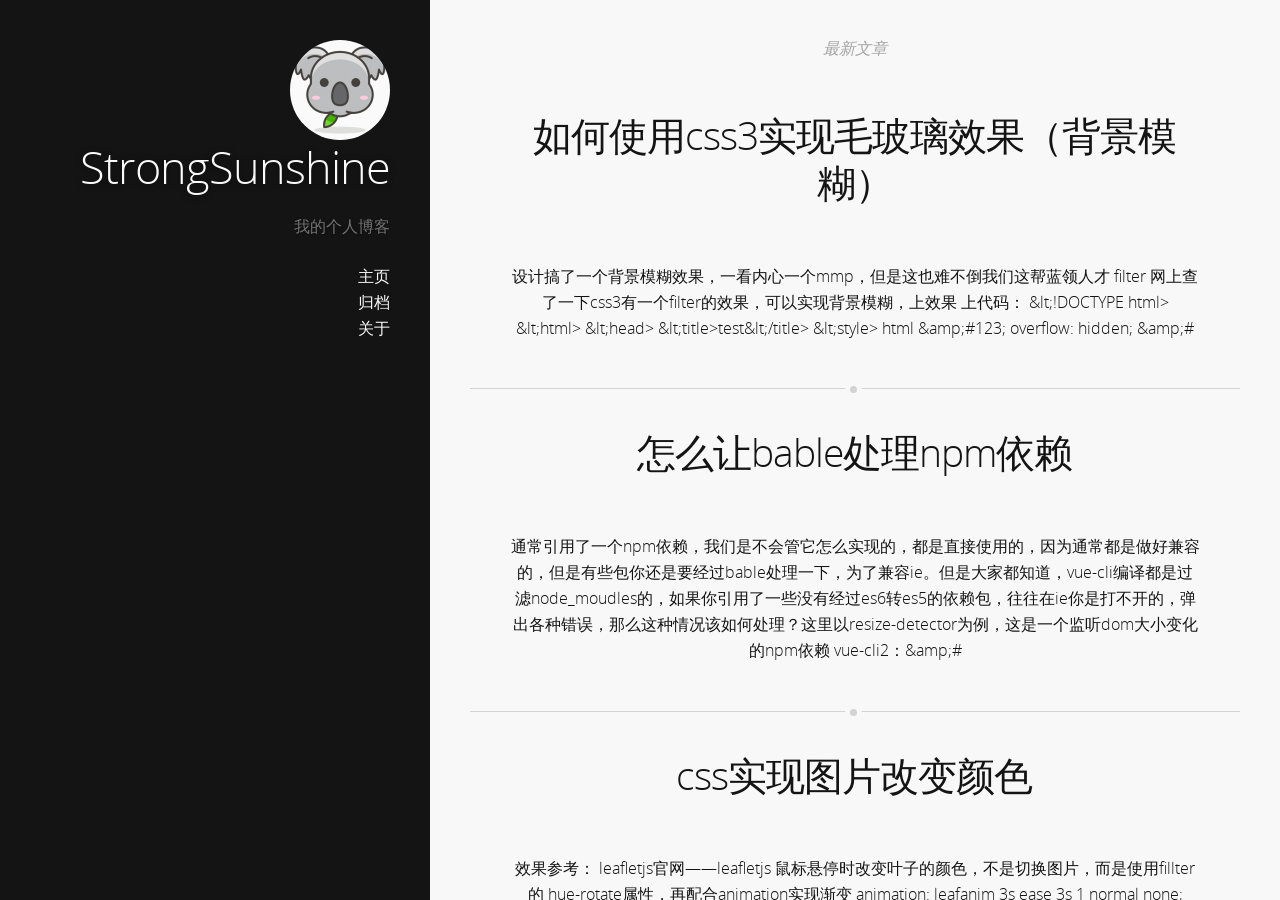
==== index.html @ f0f160dd "Site updated: 2021-05-21 14:50:48" ====
<!DOCTYPE html><html lang="zn-ch"><head><meta charset="UTF-8"><meta http-equiv="X-UA-Compatible" content="IE=edge,chrome=1"><title>StrongSunshine</title><meta name="description"><meta name="generator" content="StrongSunshine"><meta name="author" content="StrongSunshine"><meta name="keywords" content="js, css, html"><meta name="HandheldFriendly" content="True"><meta name="MobileOptimized" content="320"><meta name="viewport" content="width=device-width,initial-scale=1.0,maximum-scale=1,user-scalable=0"><link rel="stylesheet" type="text/css" href="/styles/screen.css"><link rel="icon" type="image/png" sizes="16x16" href="/images/favicon-16x16.png"><link rel="icon" type="image/png" sizes="32x32" href="/images/favicon-32x32.png"><link rel="icon" type="image/png" sizes="96x96" href="/images/favicon-96x96.png"><link rel="icon" type="image/png" sizes="128x128" href="/images/favicon-128.png"><link rel="icon" type="image/png" sizes="196x196" href="/images/favicon-196x196.png"><link rel="stylesheet" href="/css/prism.css" type="text/css"></head><body itemscope itemtype="https://schema.org/WebPage"><header itemscope itemtype="https://schema.org/WPHeader"><div class="logo"></div><h1><a href="/" alt="StrongSunshine" title="StrongSunshine" itemprop="headline">StrongSunshine</a></h1><p itemprop="description">我的个人博客</p><nav itemscope itemtype="https://schema.org/SiteNavigationElement"><ul><li itemprop="name"><a href="/ " alt="主页" title="主页" itemprop="url">主页</a></li><li itemprop="name"><a href="/articles" alt="归档" title="归档" itemprop="url">归档</a></li><li itemprop="name"><a href="/author" alt="关于" title="关于" itemprop="url">关于</a></li></ul></nav><div class="space"></div></header><main itemscope itemtype="https://schema.org/Blog"><h4 class="page-title">最新文章</h4><a href="/2021/05/21/如何使用css3实现毛玻璃效果（背景模糊）/" class="article"><article itemscope itemprop="blogPost" itemtype="https://schema.org/BlogPosting" class="item"><h2 itemprop="headline">如何使用css3实现毛玻璃效果（背景模糊）</h2><span class="post-meta"></span><p itemprop="text" class="post-excerpt">设计搞了一个背景模糊效果，一看内心一个mmp，但是这也难不倒我们这帮蓝领人才
filter
网上查了一下css3有一个filter的效果，可以实现背景模糊，上效果



上代码：

&amp;lt;!DOCTYPE html&gt;
&amp;lt;html&gt;

&amp;lt;head&gt;
  &amp;lt;title&gt;test&amp;lt;/title&gt;
  &amp;lt;style&gt;
  html &amp;amp;#123;
    overflow: hidden;
  &amp;amp;#</p></article></a><a href="/2020/04/10/如何让bable处理npm依赖/" class="article"><article itemscope itemprop="blogPost" itemtype="https://schema.org/BlogPosting" class="item"><h2 itemprop="headline">怎么让bable处理npm依赖</h2><span class="post-meta"></span><p itemprop="text" class="post-excerpt">通常引用了一个npm依赖，我们是不会管它怎么实现的，都是直接使用的，因为通常都是做好兼容的，但是有些包你还是要经过bable处理一下，为了兼容ie。但是大家都知道，vue-cli编译都是过滤node_moudles的，如果你引用了一些没有经过es6转es5的依赖包，往往在ie你是打不开的，弹出各种错误，那么这种情况该如何处理？这里以resize-detector为例，这是一个监听dom大小变化的npm依赖
vue-cli2：&amp;amp;#</p></article></a><a href="/2019/11/25/css实现图片改变颜色/" class="article"><article itemscope itemprop="blogPost" itemtype="https://schema.org/BlogPosting" class="item"><h2 itemprop="headline">css实现图片改变颜色</h2><span class="post-meta"></span><p itemprop="text" class="post-excerpt">效果参考：
leafletjs官网——leafletjs
​    鼠标悬停时改变叶子的颜色，不是切换图片，而是使用fillter的 hue-rotate属性，再配合animation实现渐变
animation: leafanim 3s ease 3s 1 normal none;
@keyframes leafanim &amp;amp;#123;
    50% &amp;amp;#123;
    -webkit-filter: hue-rot</p></article></a><a href="/2019/11/25/hello-world/" class="article"><article itemscope itemprop="blogPost" itemtype="https://schema.org/BlogPosting" class="item"><h2 itemprop="headline">Hello World</h2><span class="post-meta"></span><p itemprop="text" class="post-excerpt">蛤蛤蛤，咸鱼永不翻身</p></article></a></main></body></html>
---- styles/screen.css ----
/*! normalize.css v3.0.2 | MIT License | git.io/normalize */

/**
 * 1. Set default font family to sans-serif.
 * 2. Prevent iOS text size adjust after orientation change, without disabling
 *    user zoom.
 */

html {
  font-family: sans-serif; /* 1 */
  -ms-text-size-adjust: 100%; /* 2 */
  -webkit-text-size-adjust: 100%; /* 2 */
}

/**
 * Remove default margin.
 */

body {
  margin: 0;
}

/* HTML5 display definitions
   ========================================================================== */

/**
 * Correct `block` display not defined for any HTML5 element in IE 8/9.
 * Correct `block` display not defined for `details` or `summary` in IE 10/11
 * and Firefox.
 * Correct `block` display not defined for `main` in IE 11.
 */

article,
aside,
details,
figcaption,
figure,
footer,
header,
hgroup,
main,
menu,
nav,
section,
summary {
  display: block;
}

/**
 * 1. Correct `inline-block` display not defined in IE 8/9.
 * 2. Normalize vertical alignment of `progress` in Chrome, Firefox, and Opera.
 */

audio,
canvas,
progress,
video {
  display: inline-block; /* 1 */
  vertical-align: baseline; /* 2 */
}

/**
 * Prevent modern browsers from displaying `audio` without controls.
 * Remove excess height in iOS 5 devices.
 */

audio:not([controls]) {
  display: none;
  height: 0;
}

/**
 * Address `[hidden]` styling not present in IE 8/9/10.
 * Hide the `template` element in IE 8/9/11, Safari, and Firefox < 22.
 */

[hidden],
template {
  display: none;
}

/* Links
   ========================================================================== */

/**
 * Remove the gray background color from active links in IE 10.
 */

a {
  background-color: transparent;
}

/**
 * Improve readability when focused and also mouse hovered in all browsers.
 */

a:active,
a:hover {
  outline: 0;
}

/* Text-level semantics
   ========================================================================== */

/**
 * Address styling not present in IE 8/9/10/11, Safari, and Chrome.
 */

abbr[title] {
  border-bottom: 1px dotted;
}

/**
 * Address style set to `bolder` in Firefox 4+, Safari, and Chrome.
 */

b,
strong {
  font-weight: bold;
}

/**
 * Address styling not present in Safari and Chrome.
 */

dfn {
  font-style: italic;
}

/**
 * Address variable `h1` font-size and margin within `section` and `article`
 * contexts in Firefox 4+, Safari, and Chrome.
 */

h1 {
  font-size: 2em;
  margin: 0.67em 0;
}

/**
 * Address styling not present in IE 8/9.
 */

mark {
  background: #ff0;
  color: #000;
}

/**
 * Address inconsistent and variable font size in all browsers.
 */

small {
  font-size: 80%;
}

/**
 * Prevent `sub` and `sup` affecting `line-height` in all browsers.
 */

sub,
sup {
  font-size: 75%;
  line-height: 0;
  position: relative;
  vertical-align: baseline;
}

sup {
  top: -0.5em;
}

sub {
  bottom: -0.25em;
}

/* Embedded content
   ========================================================================== */

/**
 * Remove border when inside `a` element in IE 8/9/10.
 */

img {
  border: 0;
}

/**
 * Correct overflow not hidden in IE 9/10/11.
 */

svg:not(:root) {
  overflow: hidden;
}

/* Grouping content
   ========================================================================== */

/**
 * Address margin not present in IE 8/9 and Safari.
 */

figure {
  margin: 1em 40px;
}

/**
 * Address differences between Firefox and other browsers.
 */

hr {
  -moz-box-sizing: content-box;
  box-sizing: content-box;
  height: 0;
}

/**
 * Contain overflow in all browsers.
 */

pre {
  overflow: auto;
}

/**
 * Address odd `em`-unit font size rendering in all browsers.
 */

code,
kbd,
pre,
samp {
  font-family: monospace, monospace;
  font-size: 1em;
}

/* Forms
   ========================================================================== */

/**
 * Known limitation: by default, Chrome and Safari on OS X allow very limited
 * styling of `select`, unless a `border` property is set.
 */

/**
 * 1. Correct color not being inherited.
 *    Known issue: affects color of disabled elements.
 * 2. Correct font properties not being inherited.
 * 3. Address margins set differently in Firefox 4+, Safari, and Chrome.
 */

button,
input,
optgroup,
select,
textarea {
  color: inherit; /* 1 */
  font: inherit; /* 2 */
  margin: 0; /* 3 */
}

/**
 * Address `overflow` set to `hidden` in IE 8/9/10/11.
 */

button {
  overflow: visible;
}

/**
 * Address inconsistent `text-transform` inheritance for `button` and `select`.
 * All other form control elements do not inherit `text-transform` values.
 * Correct `button` style inheritance in Firefox, IE 8/9/10/11, and Opera.
 * Correct `select` style inheritance in Firefox.
 */

button,
select {
  text-transform: none;
}

/**
 * 1. Avoid the WebKit bug in Android 4.0.* where (2) destroys native `audio`
 *    and `video` controls.
 * 2. Correct inability to style clickable `input` types in iOS.
 * 3. Improve usability and consistency of cursor style between image-type
 *    `input` and others.
 */

button,
html input[type="button"], /* 1 */
input[type="reset"],
input[type="submit"] {
  -webkit-appearance: button; /* 2 */
  cursor: pointer; /* 3 */
}

/**
 * Re-set default cursor for disabled elements.
 */

button[disabled],
html input[disabled] {
  cursor: default;
}

/**
 * Remove inner padding and border in Firefox 4+.
 */

button::-moz-focus-inner,
input::-moz-focus-inner {
  border: 0;
  padding: 0;
}

/**
 * Address Firefox 4+ setting `line-height` on `input` using `!important` in
 * the UA stylesheet.
 */

input {
  line-height: normal;
}

/**
 * It's recommended that you don't attempt to style these elements.
 * Firefox's implementation doesn't respect box-sizing, padding, or width.
 *
 * 1. Address box sizing set to `content-box` in IE 8/9/10.
 * 2. Remove excess padding in IE 8/9/10.
 */

input[type="checkbox"],
input[type="radio"] {
  box-sizing: border-box; /* 1 */
  padding: 0; /* 2 */
}

/**
 * Fix the cursor style for Chrome's increment/decrement buttons. For certain
 * `font-size` values of the `input`, it causes the cursor style of the
 * decrement button to change from `default` to `text`.
 */

input[type="number"]::-webkit-inner-spin-button,
input[type="number"]::-webkit-outer-spin-button {
  height: auto;
}

/**
 * 1. Address `appearance` set to `searchfield` in Safari and Chrome.
 * 2. Address `box-sizing` set to `border-box` in Safari and Chrome
 *    (include `-moz` to future-proof).
 */

input[type="search"] {
  -webkit-appearance: textfield; /* 1 */
  -moz-box-sizing: content-box;
  -webkit-box-sizing: content-box; /* 2 */
  box-sizing: content-box;
}

/**
 * Remove inner padding and search cancel button in Safari and Chrome on OS X.
 * Safari (but not Chrome) clips the cancel button when the search input has
 * padding (and `textfield` appearance).
 */

input[type="search"]::-webkit-search-cancel-button,
input[type="search"]::-webkit-search-decoration {
  -webkit-appearance: none;
}

/**
 * Define consistent border, margin, and padding.
 */

fieldset {
  border: 1px solid #c0c0c0;
  margin: 0 2px;
  padding: 0.35em 0.625em 0.75em;
}

/**
 * 1. Correct `color` not being inherited in IE 8/9/10/11.
 * 2. Remove padding so people aren't caught out if they zero out fieldsets.
 */

legend {
  border: 0; /* 1 */
  padding: 0; /* 2 */
}

/**
 * Remove default vertical scrollbar in IE 8/9/10/11.
 */

textarea {
  overflow: auto;
}

/**
 * Don't inherit the `font-weight` (applied by a rule above).
 * NOTE: the default cannot safely be changed in Chrome and Safari on OS X.
 */

optgroup {
  font-weight: bold;
}

/* Tables
   ========================================================================== */

/**
 * Remove most spacing between table cells.
 */

table {
  border-collapse: collapse;
  border-spacing: 0;
}

td,
th {
  padding: 0;
}

@font-face {
  font-family: 'Open Sans';
  font-style: normal;
  font-weight: 300;
  src: url("../fonts/opensans/300.woff2") format('woff2'), url("../fonts/opensans/300.woff") format('woff');
}
@font-face {
  font-family: 'Open Sans';
  font-style: normal;
  font-weight: 400;
  src: url("../fonts/opensans/400.woff2") format('woff2'), url("../fonts/opensans/400.woff") format('woff');
}
@font-face {
  font-family: 'Open Sans';
  font-style: normal;
  font-weight: 600;
  src: url("../fonts/opensans/600.woff2") format('woff2'), url("../fonts/opensans/600.woff") format('woff');
}
@font-face {
  font-family: 'Open Sans';
  font-style: normal;
  font-weight: 700;
  src: url("../fonts/opensans/700.woff2") format('woff2'), url("../fonts/opensans/700.woff") format('woff');
}
@font-face {
  font-family: 'Open Sans';
  font-style: normal;
  font-weight: 800;
  src: url("../fonts/opensans/800.woff2") format('woff2'), url("../fonts/opensans/800.woff") format('woff');
}
@font-face {
  font-family: 'Open Sans';
  font-style: italic;
  font-weight: 300;
  src: url("../fonts/opensans/300i.woff2") format('woff2'), url("../fonts/opensans/300i.woff") format('woff');
}
@font-face {
  font-family: 'Open Sans';
  font-style: italic;
  font-weight: 400;
  src: url("../fonts/opensans/400i.woff2") format('woff2'), url("../fonts/opensans/400i.woff") format('woff');
}
@font-face {
  font-family: 'Open Sans';
  font-style: italic;
  font-weight: 600;
  src: url("../fonts/opensans/600i.woff2") format('woff2'), url("../fonts/opensans/600i.woff") format('woff');
}
@font-face {
  font-family: 'Open Sans';
  font-style: italic;
  font-weight: 700;
  src: url("../fonts/opensans/700i.woff2") format('woff2'), url("../fonts/opensans/700i.woff") format('woff');
}
@font-face {
  font-family: 'Open Sans';
  font-style: italic;
  font-weight: 800;
  src: url("../fonts/opensans/800i.woff2") format('woff2'), url("../fonts/opensans/800i.woff") format('woff');
}
@font-face {
  font-family: 'Fira Mono';
  font-style: normal;
  font-weight: 400;
  src: url("../fonts/fira/400.woff2") format('woff2'), url("../fonts/fira/400.woff") format('woff');
}
@font-face {
  font-family: 'Fira Mono';
  font-style: normal;
  font-weight: 500;
  src: url("../fonts/fira/500.woff2") format('woff2'), url("../fonts/fira/500.woff") format('woff');
}
@font-face {
  font-family: 'Fira Mono';
  font-style: normal;
  font-weight: 700;
  src: url("../fonts/fira/700.woff2") format('woff2'), url("../fonts/fira/700.woff") format('woff');
}
html {
  font-size: 62.5%;
}
body {
  color: #141414;
  margin: 0;
  height: 100vh;
  -webkit-box-orient: vertical;
  -moz-box-orient: vertical;
  -o-box-orient: vertical;
  -webkit-flex-direction: column;
  -ms-flex-direction: column;
  flex-direction: column;
  font-family: 'Open Sans', sans-serif;
  font-size: 1.62rem;
  font-weight: 300;
  line-height: 1.6em;
}
a {
  color: #141414;
  text-decoration: none;
}
a:hover {
  -webkit-transition: color 0.3s ease;
  -moz-transition: color 0.3s ease;
  -o-transition: color 0.3s ease;
  -ms-transition: color 0.3s ease;
  transition: color 0.3s ease;
}
::-moz-selection,
::selection {
  color: #141414;
  background: $blue;
  text-shadow: none;
}
header,
main {
  overflow-y: auto;
  -webkit-overflow-scrolling: touch;
  padding: 20px;
}
header {
  -webkit-box-flex: 1;
  -moz-box-flex: 1;
  -o-box-flex: 1;
  box-flex: 1;
  -webkit-flex: 1;
  -ms-flex: 1;
  flex: 1;
  overflow: hidden;
  position: relative;
  text-align: center;
}
header a,
header h1,
header p,
header nav {
  position: relative;
  z-index: 2;
}
header a {
  color: #fafafa;
  text-decoration: none;
}
header a:hover {
  text-decoration: underline;
}
header h1 {
  color: #fafafa;
  font-family: 'Open Sans', sans-serif;
  font-size: 4.5rem;
  font-weight: 300;
  letter-spacing: -1px;
  text-shadow: 0 1px 6px rgba(0,0,0,0.5);
}
header h1 a:hover {
  text-decoration: none;
}
header p {
  color: #737373;
  font-family: 'Open Sans', sans-serif;
  font-size: 1.62rem;
  font-weight: 300;
  letter-spacing: 0;
  margin: 0;
  text-shadow: 0 1px 3px rgba(0,0,0,0.35);
}
header nav ul {
  list-style: none;
  margin: 0;
  padding: 0;
}
header nav ul li {
  display: inline-block;
  padding: 12px 0 12px 12px;
}
header nav ul li:after {
  content: '·';
  padding-left: 12px;
}
header nav ul li:last-child:after {
  content: '';
}
header .space {
  -webkit-animation: slide 8s linear infinite;
  -moz-animation: slide 8s linear infinite;
  -o-animation: slide 8s linear infinite;
  -ms-animation: slide 8s linear infinite;
  animation: slide 8s linear infinite;
  background-color: #141414;
  background-position: center center;
  -webkit-background-size: 240px;
  -moz-background-size: 240px;
  background-size: 240px;
  height: 400%;
  left: 0;
  position: absolute;
  top: 0;
  width: 400%;
  z-index: 1;
}
header .logo {
  height: 100px;
  width: 100px;
  border-radius: 50%;
  -webkit-background-size: contain;
  -moz-background-size: contain;
  background-size: contain;
  background: url("../images/logo.png") no-repeat #fafafa;
  background-color: #fafafa;
  background-position: center;
  position: relative;
  z-index: 2;
  margin: auto;
}
main {
  background: #f8f8f8;
  -webkit-box-flex: 2;
  -moz-box-flex: 2;
  -o-box-flex: 2;
  box-flex: 2;
  -webkit-flex: 2;
  -ms-flex: 2;
  flex: 2;
  hypens: auto;
  overflow-x: hidden;
  padding: 20px;
  text-align: left;
  word-break: normal;
  word-wrap: break-word;
}
main a.article {
  color: #141414;
  text-decoration: none;
}
main a.article:last-of-type article {
  border: none;
}
main a.article:last-of-type article:after {
  background: none;
  border: none;
  -webkit-box-shadow: none;
  box-shadow: none;
  padding-bottom: 20px;
}
main a.article:hover h2 {
  color: #737373;
  -webkit-transition: color 0.3s ease;
  -moz-transition: color 0.3s ease;
  -o-transition: color 0.3s ease;
  -ms-transition: color 0.3s ease;
  transition: color 0.3s ease;
}
main .page-title {
  color: #a4a4a4;
  font-family: 'Open Sans', sans-serif;
  font-size: 1.62rem;
  font-style: italic;
  font-weight: 300;
  margin: 0;
  padding-bottom: 16px;
  text-align: center;
}
main .post-meta {
  color: #a4a4a4;
  display: inline-block;
  font-family: 'Open Sans', sans-serif;
  font-weight: 300;
  font-size: 1.62rem;
  margin: 0;
}
main article.item {
  border-bottom: 1px solid rgba(0,0,0,0.15);
  color: #141414;
  padding: 40px;
  text-align: center;
}
main article.item h2 {
  break-word: normal;
  color: #141414;
  margin-bottom: 16px;
  word-wrap: break-word;
}
main article.item p.post-excerpt {
  font-size: 1.62rem;
  line-height: 1.6em;
  margin: 16px 0 0 0;
}
main article.item:after {
  display: block;
  content: '';
  width: 7px;
  height: 7px;
  border: 1px solid #dadada 1px solid;
  position: relative;
  top: 45px;
  left: 50%;
  margin-left: -5px;
  background: #d3d3d3;
  border-radius: 100%;
  -webkit-box-shadow: #f8f8f8 0 0 0 5px;
  box-shadow: #f8f8f8 0 0 0 5px;
}
main article.full {
  padding-bottom: 20px;
}
main article.full span.page-tag-anchor {
  float: right;
}
main article.full h1.post-heading {
  text-align: center;
  margin: auto;
}
main article.full h2 {
  margin: 0;
}
main article.full ul {
  list-style: none;
  padding: 0;
}
main article.full a {
  color: #09f;
  text-decoration: none;
}
main article.full a:hover {
  color: #737373;
}
main article.full p + img {
  margin-top: 0;
}
main article.full img {
  border-radius: 3px;
  height: auto;
  margin-top: 20px;
  width: 100%;
}
main article.full blockquote {
  -webkit-box-sizing: border-box;
  -moz-box-sizing: border-box;
  box-sizing: border-box;
  margin: 1.6em 0 1.6em 0;
  padding: 0 0 0 1.6em;
  border-left: #141414 0.4em solid;
}
main article.full blockquote footer {
  text-align: left;
  padding: 0;
  border: 0;
  background: none;
  color: #141414;
  line-height: 1.6em;
  font-size: 0.9em;
}
main article.full blockquote p {
  margin: 0.8em 0;
  font-style: italic;
}
main article.full blockquote small {
  display: inline-block;
  margin: 0.8em 0 0.8em 1.5em;
  font-size: 0.9rem;
  color: #f8f8f8;
}
main article.full blockquote small:before {
  content: '\2014 \00A0';
}
main article.full blockquote ol,
main article.full blockquote ul {
  font-style: italic;
}
main article.full blockquote cite {
  font-weight: bold;
}
main article.full blockquote cite:before {
  content: '—';
  padding: 0 0.3em;
}
main article.full blockquote cite a {
  color: $link-article-color;
  font-weight: normal;
}
main article.full .noshadow {
  -webkit-box-shadow: none;
  box-shadow: none;
  border-radius: 0;
}
main article.full .logos {
  display: inline-block;
  clear: both;
}
main article.full .logos img {
  width: auto;
}
main article.full .left {
  float: left;
}
main article.full .right {
  float: right;
}
main span.next-post {
  float: right;
}
main span.next-post a:hover {
  color: #737373;
}
main span.prev-post {
  float: left;
}
main span.prev-post a:hover {
  color: #737373;
}
main section#comments {
  border-top: 1px solid rgba(0,0,0,0.15);
  padding-top: 20px;
}
main footer {
  padding: 0;
  text-align: center;
  position: relative;
  padding: 4rem 0;
  border: 1px solid #d3d3d3 1px solid;
  font-size: 1.3rem;
  line-height: 2.1em;
  color: #8a8a8a;
  background: #ececec;
}
main footer :not(main) > a {
  color: #434343;
  font-weight: 700;
  text-decoration: none;
}
main .avatar {
  margin: auto;
  width: 150px;
  height: 150px;
  border-radius: 50%;
  background: url("../images/avatar.jpg");
  background-repeat: no-repeat;
  -webkit-background-size: 100% 100%;
  -moz-background-size: 100% 100%;
  background-size: 100% 100%;
  -webkit-box-shadow: 0px 0px 14px 0px rgba(0,0,0,0.75);
  -moz-box-shadow: 0px 0px 14px 0px rgba(0,0,0,0.75);
  -webkit-box-shadow: 0px 0px 14px 0px rgba(0,0,0,0.75);
  box-shadow: 0px 0px 14px 0px rgba(0,0,0,0.75);
}
main .avatar-name {
  text-align: center;
  font-size: 3.3rem;
  margin: 30px auto 9px auto;
  color: #141414;
}
main .avatar-description {
  margin-top: 5px;
  text-align: center;
  color: #737373;
  font-size: 2.1rem;
}
main .social-container {
  margin: 10px auto auto auto;
  text-align: center;
}
main .social-container a .icons {
  margin-right: 12px;
  margin-left: 12px;
  padding: auto 12px;
  color: #7d7d7d;
  font-size: 2.3rem;
}
main .social-container a .icons:hover {
  color: #141414;
}
main .social-container a .no-icons {
  font-weight: 800;
  font-size: 2.5rem;
}
h1,
h2,
h3,
h4,
h5,
h6 {
  font-family: 'Open Sans', sans-serif;
  font-weight: 300;
  line-height: 1;
  margin-top: 0;
  margin-bottom: 20px;
  text-rendering: optimizeLegibility;
}
h1 {
  font-size: 4.5rem;
  letter-spacing: -2px;
  line-height: 1.2em;
  text-indent: -3px;
}
h2 {
  font-size: 3.9rem;
  letter-spacing: -1px;
  line-height: 1.2em;
  text-indent: -2px;
}
h3 {
  font-size: 3.3rem;
}
h4 {
  font-size: 2.8rem;
  margin-bottom: 0;
}
h5 {
  font-size: 2.4rem;
}
h6 {
  font-size: 2rem;
}
a {
  -webkit-transition: color ease 0.3s;
  -moz-transition: color ease 0.3s;
  -o-transition: color ease 0.3s;
  -ms-transition: color ease 0.3s;
  transition: color ease 0.3s;
  text-decoration: none;
}
a:hover {
  color: $link-article-color;
}
hr {
  display: block;
  height: 1px;
  border: 0;
  border-top: #d3d3d3 1px solid;
  margin: 40px 0;
  padding: 0;
}
hr:after {
  display: block;
  content: '';
  width: 7px;
  height: 7px;
  border: 1px solid #dadada 1px solid;
  position: relative;
  top: -5px;
  left: 50%;
  margin-left: -5px;
  background: #d3d3d3;
  border-radius: 100%;
  -webkit-box-shadow: #f8f8f8 0 0 0 5px;
  box-shadow: #f8f8f8 0 0 0 5px;
}
@media (min-width: 720px) {
  body {
    display: -webkit-box;
    display: -moz-box;
    display: -webkit-flex;
    display: -ms-flexbox;
    display: box;
    display: flex;
    -webkit-box-orient: horizontal;
    -moz-box-orient: horizontal;
    -o-box-orient: horizontal;
    -webkit-flex-direction: row;
    -ms-flex-direction: row;
    flex-direction: row;
  }
  body header {
    -webkit-box-flex: 1;
    -moz-box-flex: 1;
    -o-box-flex: 1;
    box-flex: 1;
    -webkit-flex: 1;
    -ms-flex: 1;
    flex: 1;
    overflow: hidden;
    text-align: right;
    padding: 40px;
    max-width: 350px;
  }
  body header .logo {
    margin-right: 0;
  }
  body header nav ul {
    padding-top: 24px;
  }
  body header nav ul li {
    display: block;
    line-height: 1.6em;
    padding: 0;
  }
  body header nav ul li:after {
    content: '';
    padding: 0;
  }
  body main {
    -webkit-box-flex: 2;
    -moz-box-flex: 2;
    -o-box-flex: 2;
    box-flex: 2;
    -webkit-flex: 2;
    -ms-flex: 2;
    flex: 2;
    padding: 40px;
  }
  body main form .form-column input[type="name"],
  body main form .form-column input[type="email"] {
    width: 35%;
    margin: 0.5em 0.5em 0.5em 0;
  }
}
@-moz-keyframes slide {
  0% {
    -webkit-transform: translate3d(0, 0, 0);
    -moz-transform: translate3d(0, 0, 0);
    -o-transform: translate3d(0, 0, 0);
    -ms-transform: translate3d(0, 0, 0);
    transform: translate3d(0, 0, 0);
  }
  100% {
    -webkit-transform: translate3d(-240px, -240px, 0);
    -moz-transform: translate3d(-240px, -240px, 0);
    -o-transform: translate3d(-240px, -240px, 0);
    -ms-transform: translate3d(-240px, -240px, 0);
    transform: translate3d(-240px, -240px, 0);
  }
}
@-webkit-keyframes slide {
  0% {
    -webkit-transform: translate3d(0, 0, 0);
    -moz-transform: translate3d(0, 0, 0);
    -o-transform: translate3d(0, 0, 0);
    -ms-transform: translate3d(0, 0, 0);
    transform: translate3d(0, 0, 0);
  }
  100% {
    -webkit-transform: translate3d(-240px, -240px, 0);
    -moz-transform: translate3d(-240px, -240px, 0);
    -o-transform: translate3d(-240px, -240px, 0);
    -ms-transform: translate3d(-240px, -240px, 0);
    transform: translate3d(-240px, -240px, 0);
  }
}
@-o-keyframes slide {
  0% {
    -webkit-transform: translate3d(0, 0, 0);
    -moz-transform: translate3d(0, 0, 0);
    -o-transform: translate3d(0, 0, 0);
    -ms-transform: translate3d(0, 0, 0);
    transform: translate3d(0, 0, 0);
  }
  100% {
    -webkit-transform: translate3d(-240px, -240px, 0);
    -moz-transform: translate3d(-240px, -240px, 0);
    -o-transform: translate3d(-240px, -240px, 0);
    -ms-transform: translate3d(-240px, -240px, 0);
    transform: translate3d(-240px, -240px, 0);
  }
}
@keyframes slide {
  0% {
    -webkit-transform: translate3d(0, 0, 0);
    -moz-transform: translate3d(0, 0, 0);
    -o-transform: translate3d(0, 0, 0);
    -ms-transform: translate3d(0, 0, 0);
    transform: translate3d(0, 0, 0);
  }
  100% {
    -webkit-transform: translate3d(-240px, -240px, 0);
    -moz-transform: translate3d(-240px, -240px, 0);
    -o-transform: translate3d(-240px, -240px, 0);
    -ms-transform: translate3d(-240px, -240px, 0);
    transform: translate3d(-240px, -240px, 0);
  }
}
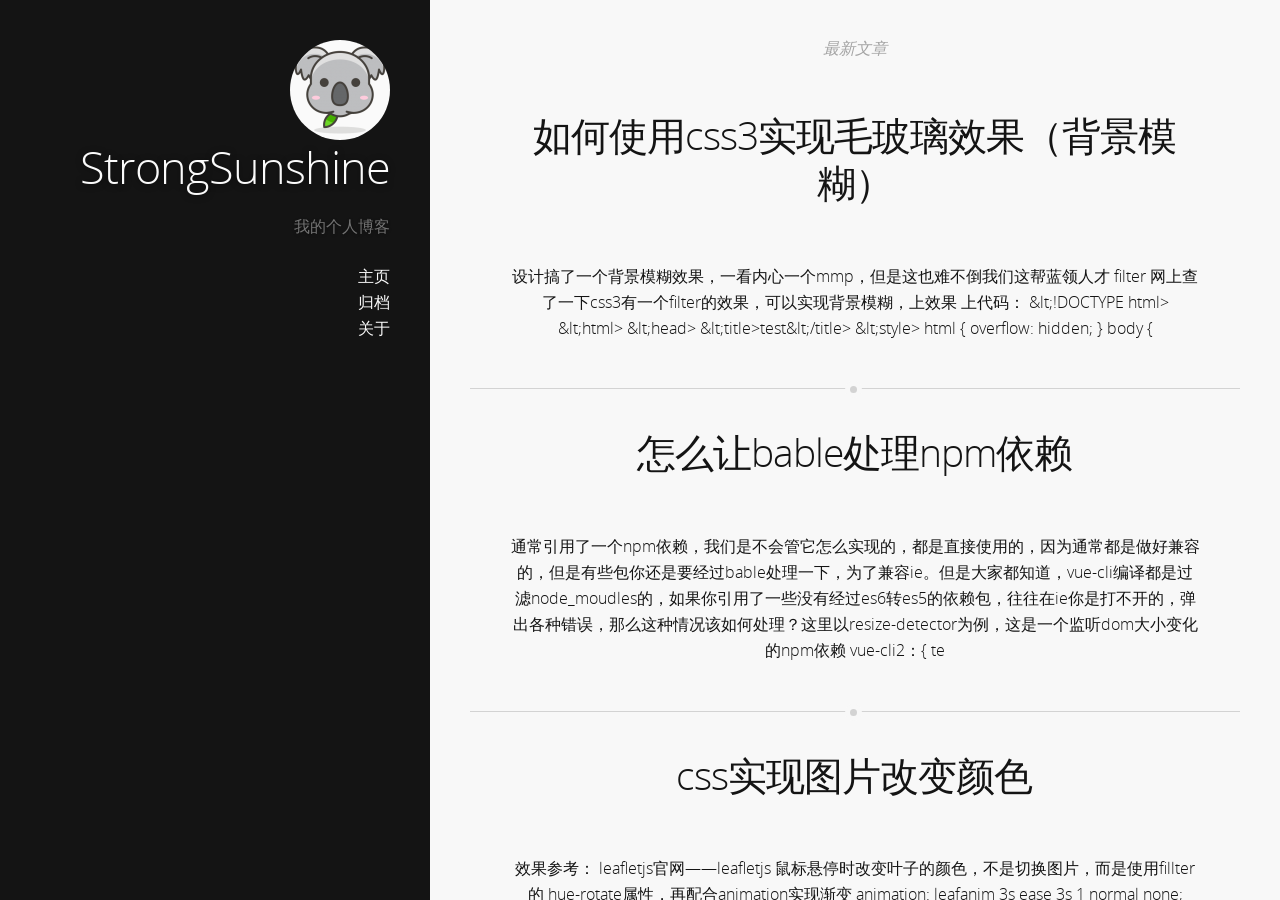
==== commit a3fa3e54: "Site updated: 2021-05-21 15:12:29" ====
--- a/index.html
+++ b/index.html
@@ -12,13 +12,17 @@
 &amp;lt;head&gt;
   &amp;lt;title&gt;test&amp;lt;/title&gt;
   &amp;lt;style&gt;
-  html &amp;amp;#123;
+  html {
     overflow: hidden;
-  &amp;amp;#</p></article></a><a href="/2020/04/10/如何让bable处理npm依赖/" class="article"><article itemscope itemprop="blogPost" itemtype="https://schema.org/BlogPosting" class="item"><h2 itemprop="headline">怎么让bable处理npm依赖</h2><span class="post-meta"></span><p itemprop="text" class="post-excerpt">通常引用了一个npm依赖，我们是不会管它怎么实现的，都是直接使用的，因为通常都是做好兼容的，但是有些包你还是要经过bable处理一下，为了兼容ie。但是大家都知道，vue-cli编译都是过滤node_moudles的，如果你引用了一些没有经过es6转es5的依赖包，往往在ie你是打不开的，弹出各种错误，那么这种情况该如何处理？这里以resize-detector为例，这是一个监听dom大小变化的npm依赖
-vue-cli2：&amp;amp;#</p></article></a><a href="/2019/11/25/css实现图片改变颜色/" class="article"><article itemscope itemprop="blogPost" itemtype="https://schema.org/BlogPosting" class="item"><h2 itemprop="headline">css实现图片改变颜色</h2><span class="post-meta"></span><p itemprop="text" class="post-excerpt">效果参考：
+  }
+
+  body {
+   </p></article></a><a href="/2020/04/10/如何让bable处理npm依赖/" class="article"><article itemscope itemprop="blogPost" itemtype="https://schema.org/BlogPosting" class="item"><h2 itemprop="headline">怎么让bable处理npm依赖</h2><span class="post-meta"></span><p itemprop="text" class="post-excerpt">通常引用了一个npm依赖，我们是不会管它怎么实现的，都是直接使用的，因为通常都是做好兼容的，但是有些包你还是要经过bable处理一下，为了兼容ie。但是大家都知道，vue-cli编译都是过滤node_moudles的，如果你引用了一些没有经过es6转es5的依赖包，往往在ie你是打不开的，弹出各种错误，那么这种情况该如何处理？这里以resize-detector为例，这是一个监听dom大小变化的npm依赖
+vue-cli2：{
+  te</p></article></a><a href="/2019/11/25/css实现图片改变颜色/" class="article"><article itemscope itemprop="blogPost" itemtype="https://schema.org/BlogPosting" class="item"><h2 itemprop="headline">css实现图片改变颜色</h2><span class="post-meta"></span><p itemprop="text" class="post-excerpt">效果参考：
 leafletjs官网——leafletjs
 ​    鼠标悬停时改变叶子的颜色，不是切换图片，而是使用fillter的 hue-rotate属性，再配合animation实现渐变
 animation: leafanim 3s ease 3s 1 normal none;
-@keyframes leafanim &amp;amp;#123;
-    50% &amp;amp;#123;
-    -webkit-filter: hue-rot</p></article></a><a href="/2019/11/25/hello-world/" class="article"><article itemscope itemprop="blogPost" itemtype="https://schema.org/BlogPosting" class="item"><h2 itemprop="headline">Hello World</h2><span class="post-meta"></span><p itemprop="text" class="post-excerpt">蛤蛤蛤，咸鱼永不翻身</p></article></a></main></body></html>+@keyframes leafanim {
+    50% {
+    -webkit-filter: hue-rotate(-70deg) satura</p></article></a><a href="/2019/11/25/hello-world/" class="article"><article itemscope itemprop="blogPost" itemtype="https://schema.org/BlogPosting" class="item"><h2 itemprop="headline">Hello World</h2><span class="post-meta"></span><p itemprop="text" class="post-excerpt">蛤蛤蛤，咸鱼永不翻身</p></article></a></main></body></html>
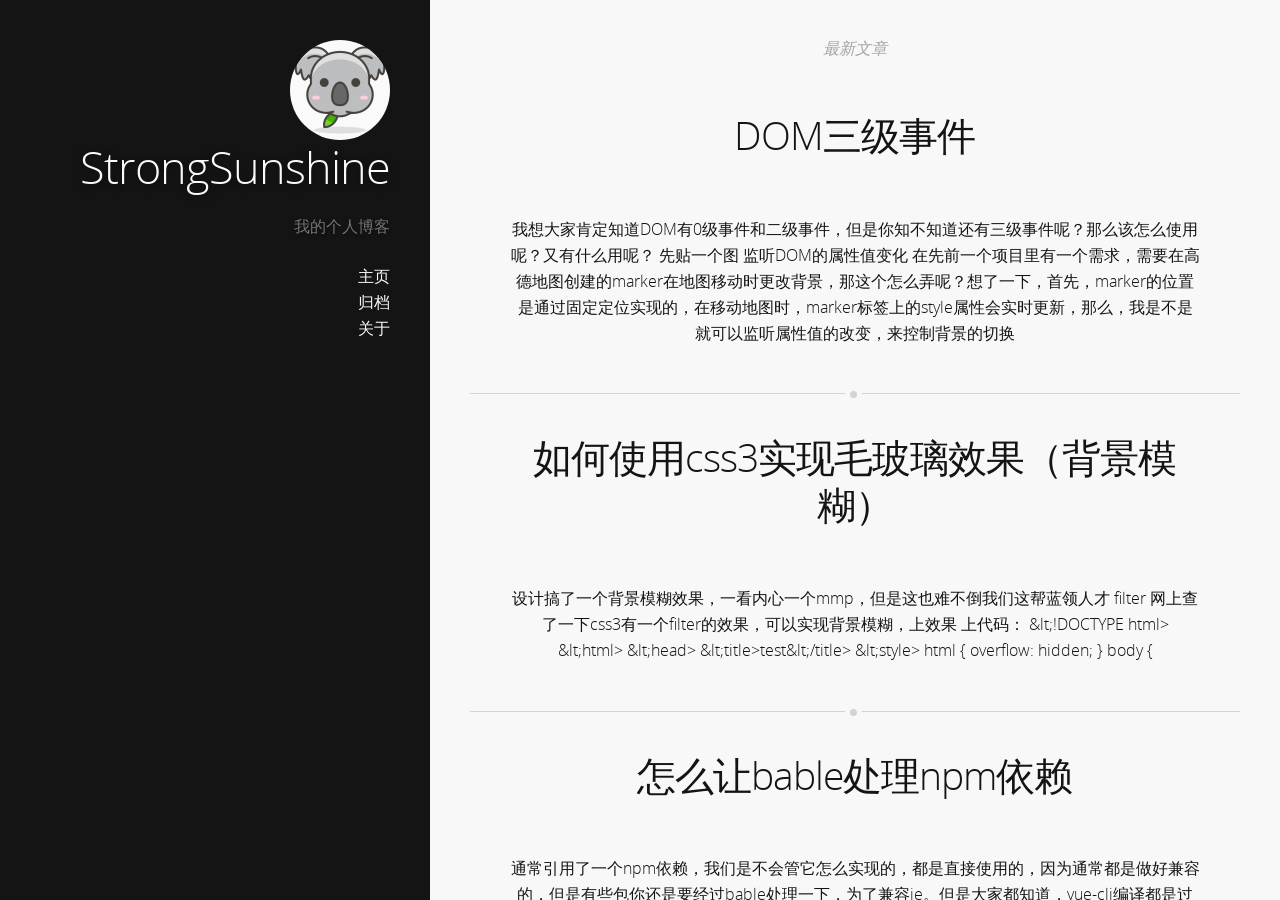
==== commit 871e3190: "Site updated: 2021-05-21 16:13:33" ====
--- a/index.html
+++ b/index.html
@@ -1,4 +1,13 @@
-<!DOCTYPE html><html lang="zn-ch"><head><meta charset="UTF-8"><meta http-equiv="X-UA-Compatible" content="IE=edge,chrome=1"><title>StrongSunshine</title><meta name="description"><meta name="generator" content="StrongSunshine"><meta name="author" content="StrongSunshine"><meta name="keywords" content="js, css, html"><meta name="HandheldFriendly" content="True"><meta name="MobileOptimized" content="320"><meta name="viewport" content="width=device-width,initial-scale=1.0,maximum-scale=1,user-scalable=0"><link rel="stylesheet" type="text/css" href="/styles/screen.css"><link rel="icon" type="image/png" sizes="16x16" href="/images/favicon-16x16.png"><link rel="icon" type="image/png" sizes="32x32" href="/images/favicon-32x32.png"><link rel="icon" type="image/png" sizes="96x96" href="/images/favicon-96x96.png"><link rel="icon" type="image/png" sizes="128x128" href="/images/favicon-128.png"><link rel="icon" type="image/png" sizes="196x196" href="/images/favicon-196x196.png"><link rel="stylesheet" href="/css/prism.css" type="text/css"></head><body itemscope itemtype="https://schema.org/WebPage"><header itemscope itemtype="https://schema.org/WPHeader"><div class="logo"></div><h1><a href="/" alt="StrongSunshine" title="StrongSunshine" itemprop="headline">StrongSunshine</a></h1><p itemprop="description">我的个人博客</p><nav itemscope itemtype="https://schema.org/SiteNavigationElement"><ul><li itemprop="name"><a href="/ " alt="主页" title="主页" itemprop="url">主页</a></li><li itemprop="name"><a href="/articles" alt="归档" title="归档" itemprop="url">归档</a></li><li itemprop="name"><a href="/author" alt="关于" title="关于" itemprop="url">关于</a></li></ul></nav><div class="space"></div></header><main itemscope itemtype="https://schema.org/Blog"><h4 class="page-title">最新文章</h4><a href="/2021/05/21/如何使用css3实现毛玻璃效果（背景模糊）/" class="article"><article itemscope itemprop="blogPost" itemtype="https://schema.org/BlogPosting" class="item"><h2 itemprop="headline">如何使用css3实现毛玻璃效果（背景模糊）</h2><span class="post-meta"></span><p itemprop="text" class="post-excerpt">设计搞了一个背景模糊效果，一看内心一个mmp，但是这也难不倒我们这帮蓝领人才
+<!DOCTYPE html><html lang="zn-ch"><head><meta charset="UTF-8"><meta http-equiv="X-UA-Compatible" content="IE=edge,chrome=1"><title>StrongSunshine</title><meta name="description"><meta name="generator" content="StrongSunshine"><meta name="author" content="StrongSunshine"><meta name="keywords" content="js, css, html"><meta name="HandheldFriendly" content="True"><meta name="MobileOptimized" content="320"><meta name="viewport" content="width=device-width,initial-scale=1.0,maximum-scale=1,user-scalable=0"><link rel="stylesheet" type="text/css" href="/styles/screen.css"><link rel="icon" type="image/png" sizes="16x16" href="/images/favicon-16x16.png"><link rel="icon" type="image/png" sizes="32x32" href="/images/favicon-32x32.png"><link rel="icon" type="image/png" sizes="96x96" href="/images/favicon-96x96.png"><link rel="icon" type="image/png" sizes="128x128" href="/images/favicon-128.png"><link rel="icon" type="image/png" sizes="196x196" href="/images/favicon-196x196.png"><link rel="stylesheet" href="/css/prism.css" type="text/css"></head><body itemscope itemtype="https://schema.org/WebPage"><header itemscope itemtype="https://schema.org/WPHeader"><div class="logo"></div><h1><a href="/" alt="StrongSunshine" title="StrongSunshine" itemprop="headline">StrongSunshine</a></h1><p itemprop="description">我的个人博客</p><nav itemscope itemtype="https://schema.org/SiteNavigationElement"><ul><li itemprop="name"><a href="/ " alt="主页" title="主页" itemprop="url">主页</a></li><li itemprop="name"><a href="/articles" alt="归档" title="归档" itemprop="url">归档</a></li><li itemprop="name"><a href="/author" alt="关于" title="关于" itemprop="url">关于</a></li></ul></nav><div class="space"></div></header><main itemscope itemtype="https://schema.org/Blog"><h4 class="page-title">最新文章</h4><a href="/2021/05/21/DOM三级事件/" class="article"><article itemscope itemprop="blogPost" itemtype="https://schema.org/BlogPosting" class="item"><h2 itemprop="headline">DOM三级事件</h2><span class="post-meta"></span><p itemprop="text" class="post-excerpt">
+    我想大家肯定知道DOM有0级事件和二级事件，但是你知不知道还有三级事件呢？那么该怎么使用呢？又有什么用呢？
+
+
+
+先贴一个图
+
+
+监听DOM的属性值变化
+    在先前一个项目里有一个需求，需要在高德地图创建的marker在地图移动时更改背景，那这个怎么弄呢？想了一下，首先，marker的位置是通过固定定位实现的，在移动地图时，marker标签上的style属性会实时更新，那么，我是不是就可以监听属性值的改变，来控制背景的切换</p></article></a><a href="/2021/05/21/如何使用css3实现毛玻璃效果（背景模糊）/" class="article"><article itemscope itemprop="blogPost" itemtype="https://schema.org/BlogPosting" class="item"><h2 itemprop="headline">如何使用css3实现毛玻璃效果（背景模糊）</h2><span class="post-meta"></span><p itemprop="text" class="post-excerpt">设计搞了一个背景模糊效果，一看内心一个mmp，但是这也难不倒我们这帮蓝领人才
 filter
 网上查了一下css3有一个filter的效果，可以实现背景模糊，上效果
 
